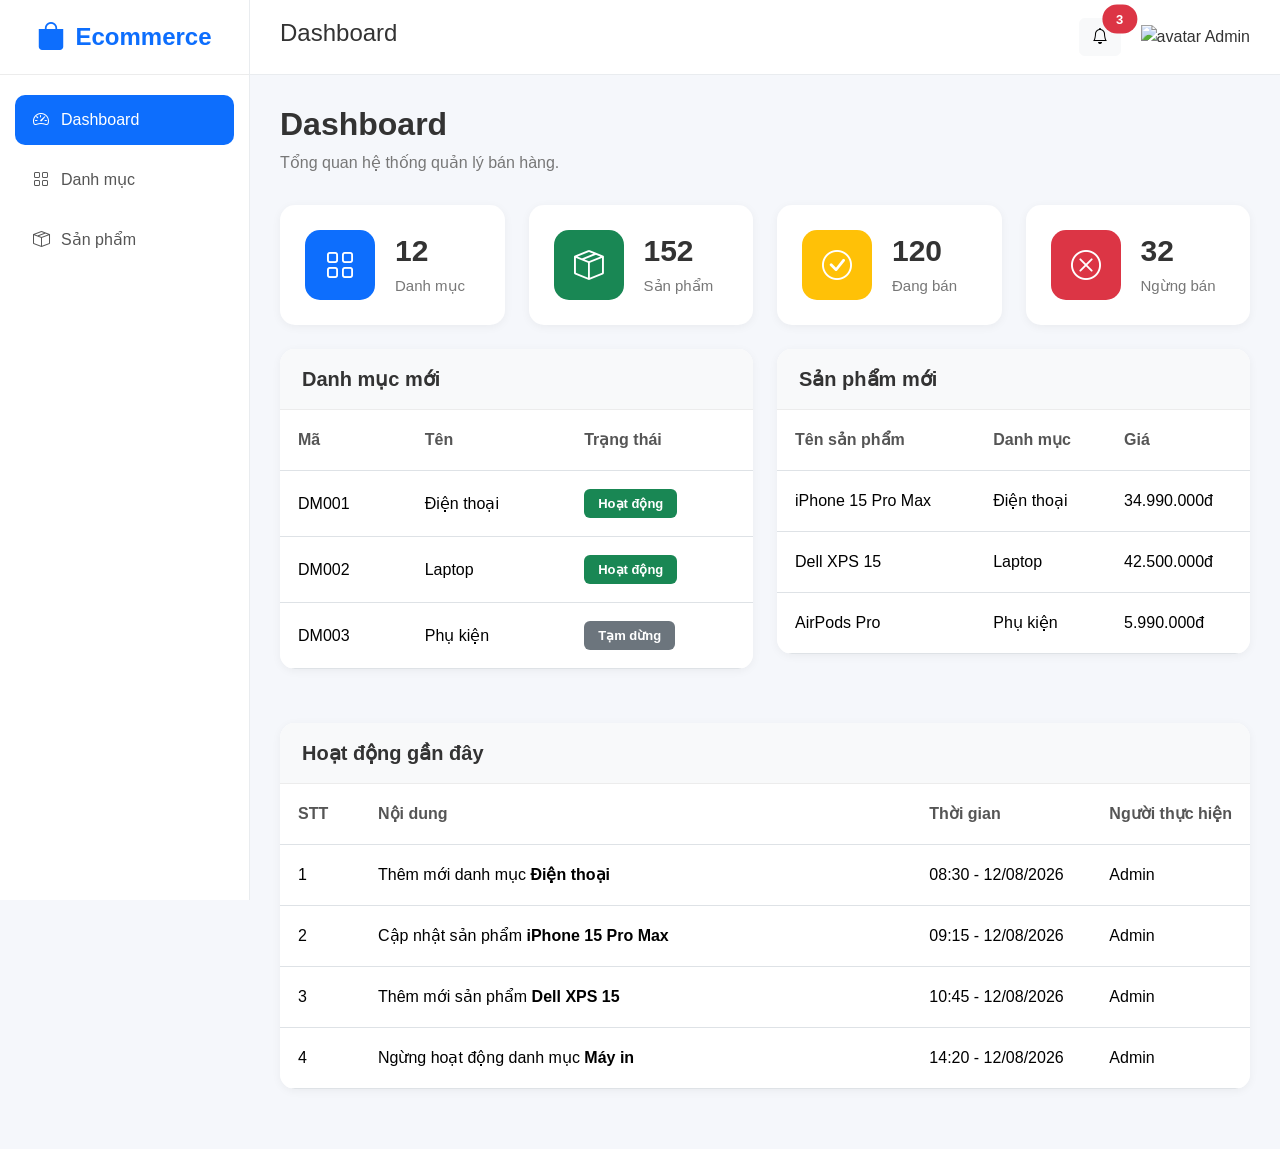
==== PROJECT/dashboard.html @ 9e2a601a "Add files via upload" ====
<!DOCTYPE html>
<html lang="vi">

<head>

    <meta charset="UTF-8">

    <meta name="viewport" content="width=device-width, initial-scale=1.0">

    <title>Dashboard</title>

    <link href="https://cdn.jsdelivr.net/npm/bootstrap@5.3.3/dist/css/bootstrap.min.css" rel="stylesheet">


    <link rel="stylesheet" href="https://cdn.jsdelivr.net/npm/bootstrap-icons@1.11.3/font/bootstrap-icons.min.css">


    <link rel="stylesheet" href="css/layout.css">

    <link rel="stylesheet" href="./CSS/dashboard.css">

</head>

<body>

    <div class="wrapper">

        <aside class="sidebar">

            <div class="logo">

                <i class="bi bi-bag-fill"></i>

                <span>Ecommerce</span>

            </div>

            <ul class="menu">

                <li>

                    <a href="dashboard.html" class="active">

                        <i class="bi bi-speedometer2"></i>

                        <span>Dashboard</span>

                    </a>

                </li>

                <li>

                    <a href="category.html">

                        <i class="bi bi-grid"></i>

                        <span>Danh mục</span>

                    </a>

                </li>

                <li>

                    <a href="product.html">

                        <i class="bi bi-box-seam"></i>

                        <span>Sản phẩm</span>

                    </a>

                </li>

            </ul>

        </aside>

        <div class="content">

            <header class="header">

                <div class="header-title">

                    <h4>

                        Dashboard

                    </h4>

                </div>

                <div class="header-right">

                    <button class="btn btn-light position-relative">

                        <i class="bi bi-bell"></i>

                        <span class="position-absolute top-0 start-100 translate-middle badge rounded-pill bg-danger">

                            3

                        </span>

                    </button>

                    <div class="user-info">

                        <img src="assets/avatar.png" alt="avatar">

                        <span>

                            Admin

                        </span>

                    </div>

                </div>

            </header>

            <main class="main">

                <div class="page-header">

                    <div>

                        <h2>

                            Dashboard

                        </h2>

                        <p>

                            Tổng quan hệ thống quản lý bán hàng.

                        </p>

                    </div>

                </div>

                <div class="row">

                    <div class="col-lg-3 col-md-6 mb-4">

                        <div class="stat-card">

                            <div class="stat-icon bg-primary">

                                <i class="bi bi-grid"></i>

                            </div>

                            <div class="stat-content">

                                <h3 id="totalCategory">

                                    12

                                </h3>

                                <p>

                                    Danh mục

                                </p>

                            </div>

                        </div>

                    </div>

                    <div class="col-lg-3 col-md-6 mb-4">

                        <div class="stat-card">

                            <div class="stat-icon bg-success">

                                <i class="bi bi-box-seam"></i>

                            </div>

                            <div class="stat-content">

                                <h3 id="totalProduct">

                                    152

                                </h3>

                                <p>

                                    Sản phẩm

                                </p>

                            </div>

                        </div>

                    </div>

                    <div class="col-lg-3 col-md-6 mb-4">

                        <div class="stat-card">

                            <div class="stat-icon bg-warning">

                                <i class="bi bi-check-circle"></i>

                            </div>

                            <div class="stat-content">

                                <h3 id="activeProduct">

                                    120

                                </h3>

                                <p>

                                    Đang bán

                                </p>

                            </div>

                        </div>

                    </div>

                    <div class="col-lg-3 col-md-6 mb-4">

                        <div class="stat-card">

                            <div class="stat-icon bg-danger">

                                <i class="bi bi-x-circle"></i>

                            </div>

                            <div class="stat-content">

                                <h3 id="inactiveProduct">

                                    32

                                </h3>

                                <p>

                                    Ngừng bán

                                </p>

                            </div>

                        </div>

                    </div>

                </div>
                <div class="row">

                    <div class="col-lg-6 mb-4">

                        <div class="table-box">

                            <div class="card-header">

                                <h5>

                                    Danh mục mới

                                </h5>

                            </div>

                            <table class="table align-middle mb-0">

                                <thead>

                                    <tr>

                                        <th>Mã</th>

                                        <th>Tên</th>

                                        <th>Trạng thái</th>

                                    </tr>

                                </thead>

                                <tbody>

                                    <tr>

                                        <td>DM001</td>

                                        <td>Điện thoại</td>

                                        <td>

                                            <span class="badge bg-success">

                                                Hoạt động

                                            </span>

                                        </td>

                                    </tr>

                                    <tr>

                                        <td>DM002</td>

                                        <td>Laptop</td>

                                        <td>

                                            <span class="badge bg-success">

                                                Hoạt động

                                            </span>

                                        </td>

                                    </tr>

                                    <tr>

                                        <td>DM003</td>

                                        <td>Phụ kiện</td>

                                        <td>

                                            <span class="badge bg-secondary">

                                                Tạm dừng

                                            </span>

                                        </td>

                                    </tr>

                                </tbody>

                            </table>

                        </div>

                    </div>

                    <div class="col-lg-6 mb-4">

                        <div class="table-box">

                            <div class="card-header">

                                <h5>

                                    Sản phẩm mới

                                </h5>

                            </div>

                            <table class="table align-middle mb-0">

                                <thead>

                                    <tr>

                                        <th>Tên sản phẩm</th>

                                        <th>Danh mục</th>

                                        <th>Giá</th>

                                    </tr>

                                </thead>

                                <tbody>

                                    <tr>

                                        <td>iPhone 15 Pro Max</td>

                                        <td>Điện thoại</td>

                                        <td>34.990.000đ</td>

                                    </tr>

                                    <tr>

                                        <td>Dell XPS 15</td>

                                        <td>Laptop</td>

                                        <td>42.500.000đ</td>

                                    </tr>

                                    <tr>

                                        <td>AirPods Pro</td>

                                        <td>Phụ kiện</td>

                                        <td>5.990.000đ</td>

                                    </tr>

                                </tbody>

                            </table>

                        </div>

                    </div>

                </div>
                <div class="table-box">

                    <div class="card-header">

                        <h5>

                            Hoạt động gần đây

                        </h5>

                    </div>

                    <table class="table align-middle mb-0">

                        <thead>

                            <tr>

                                <th width="80">

                                    STT

                                </th>

                                <th>

                                    Nội dung

                                </th>

                                <th width="180">

                                    Thời gian

                                </th>

                                <th width="150">

                                    Người thực hiện

                                </th>

                            </tr>

                        </thead>

                        <tbody>

                            <tr>

                                <td>

                                    1

                                </td>

                                <td>

                                    Thêm mới danh mục <strong>Điện thoại</strong>

                                </td>

                                <td>

                                    08:30 - 12/08/2026

                                </td>

                                <td>

                                    Admin

                                </td>

                            </tr>

                            <tr>

                                <td>

                                    2

                                </td>

                                <td>

                                    Cập nhật sản phẩm <strong>iPhone 15 Pro Max</strong>

                                </td>

                                <td>

                                    09:15 - 12/08/2026

                                </td>

                                <td>

                                    Admin

                                </td>

                            </tr>

                            <tr>

                                <td>

                                    3

                                </td>

                                <td>

                                    Thêm mới sản phẩm <strong>Dell XPS 15</strong>

                                </td>

                                <td>

                                    10:45 - 12/08/2026

                                </td>

                                <td>

                                    Admin

                                </td>

                            </tr>

                            <tr>

                                <td>

                                    4

                                </td>

                                <td>

                                    Ngừng hoạt động danh mục <strong>Máy in</strong>

                                </td>

                                <td>

                                    14:20 - 12/08/2026

                                </td>

                                <td>

                                    Admin

                                </td>

                            </tr>

                        </tbody>

                    </table>

                </div>

            </main>

        </div>

    </div>
    <script src="https://cdn.jsdelivr.net/npm/bootstrap@5.3.3/dist/js/bootstrap.bundle.min.js"></script>

    <script src="./JS/dashboard.js"></script>

</body>

</html>
---- PROJECT/CSS/dashboard.css ----
*{

    margin:0;

    padding:0;

    box-sizing:border-box;

}

body{

    font-family:"Segoe UI",sans-serif;

    background:#f5f7fb;

    color:#333;

}

a{

    text-decoration:none;

}

ul{

    list-style:none;

}

/* ==========================================
   LAYOUT
========================================== */

.wrapper{

    display:flex;

    min-height:100vh;

}

.content{

    margin-left:250px;

    width:calc(100% - 250px);

    display:flex;

    flex-direction:column;

}

/* ==========================================
   SIDEBAR
========================================== */

.sidebar{

    width:250px;

    position:fixed;

    top:0;

    left:0;

    bottom:0;

    background:#fff;

    border-right:1px solid #e9ecef;

    z-index:1000;

}

.logo{

    height:75px;

    display:flex;

    align-items:center;

    justify-content:center;

    gap:10px;

    font-size:24px;

    font-weight:700;

    color:#0d6efd;

    border-bottom:1px solid #ececec;

}

.logo i{

    font-size:28px;

}

.menu{

    padding:20px 15px;

}

.menu li{

    margin-bottom:10px;

}

.menu a{

    display:flex;

    align-items:center;

    gap:12px;

    padding:13px 18px;

    border-radius:10px;

    color:#555;

    transition:.3s;

}

.menu a:hover{

    background:#eef4ff;

    color:#0d6efd;

}

.menu a.active{

    background:#0d6efd;

    color:#fff;

}

/* ==========================================
   HEADER
========================================== */

.header{

    height:75px;

    background:#fff;

    border-bottom:1px solid #e9ecef;

    display:flex;

    justify-content:space-between;

    align-items:center;

    padding:0 30px;

}

.header-right{

    display:flex;

    align-items:center;

    gap:20px;

}

.avatar{

    width:42px;

    height:42px;

    border-radius:50%;

    object-fit:cover;

}

/* ==========================================
   MAIN
========================================== */

.main{

    flex:1;

    padding:30px;

}

.page-header{

    margin-bottom:30px;

}

.page-header h2{

    font-size:32px;

    font-weight:700;

}

.page-header p{

    color:#777;

    margin-top:6px;

}
.stat-card{

    background:#fff;

    border-radius:15px;

    padding:25px;

    display:flex;

    align-items:center;

    gap:20px;

    box-shadow:0 2px 10px rgba(0,0,0,.05);

    transition:.3s;

}

.stat-card:hover{

    transform:translateY(-5px);

    box-shadow:0 8px 20px rgba(0,0,0,.1);

}

.stat-icon{

    width:70px;

    height:70px;

    border-radius:15px;

    display:flex;

    justify-content:center;

    align-items:center;

    color:#fff;

    font-size:30px;

}

.stat-content{

    flex:1;

}

.stat-content h3{

    font-size:30px;

    font-weight:700;

    margin-bottom:6px;

}

.stat-content p{

    margin:0;

    color:#777;

    font-size:15px;

}

/* ==========================================
   TABLE BOX
========================================== */

.table-box{

    background:#fff;

    border-radius:15px;

    overflow:hidden;

    box-shadow:0 2px 10px rgba(0,0,0,.05);

    margin-bottom:30px;

}

.card-header{

    background:#f8f9fa;

    padding:18px 22px;

    border-bottom:1px solid #ececec;

}

.card-header h5{

    margin:0;

    font-size:20px;

    font-weight:700;

}

.table{

    margin:0;

}

.table th{

    padding:18px;

    font-weight:700;

    color:#555;

    white-space:nowrap;

}

.table td{

    padding:18px;

    vertical-align:middle;

}

.table tbody tr{

    transition:.3s;

}

.table tbody tr:hover{

    background:#f5f9ff;

}

/* ==========================================
   BADGE
========================================== */

.badge{

    font-size:13px;

    padding:8px 14px;

}

/* ==========================================
   COLOR
========================================== */

.bg-primary{

    background:#0d6efd!important;

}

.bg-success{

    background:#198754!important;

}

.bg-warning{

    background:#ffc107!important;

    color:#fff;

}

.bg-danger{

    background:#dc3545!important;

}

.btn{

    transition:.3s;

}

.btn:hover{

    transform:translateY(-2px);

}

/* ==========================================
   RESPONSIVE
========================================== */

@media (max-width:992px){

    .sidebar{

        width:80px;

    }

    .logo span{

        display:none;

    }

    .menu span{

        display:none;

    }

    .content{

        margin-left:80px;

        width:calc(100% - 80px);

    }

}

@media (max-width:768px){

    .header{

        padding:0 15px;

    }

    .page-header{

        text-align:center;

    }

    .stat-card{

        flex-direction:column;

        text-align:center;

    }

    .table-box{

        overflow-x:auto;

    }

    .table{

        min-width:700px;

    }

}

@media (max-width:576px){

    .main{

        padding:15px;

    }

    .page-header h2{

        font-size:26px;

    }

}

/* ==========================================
   SCROLLBAR
========================================== */

::-webkit-scrollbar{

    width:8px;

    height:8px;

}

::-webkit-scrollbar-thumb{

    background:#c8c8c8;

    border-radius:10px;

}

::-webkit-scrollbar-thumb:hover{

    background:#999;

}
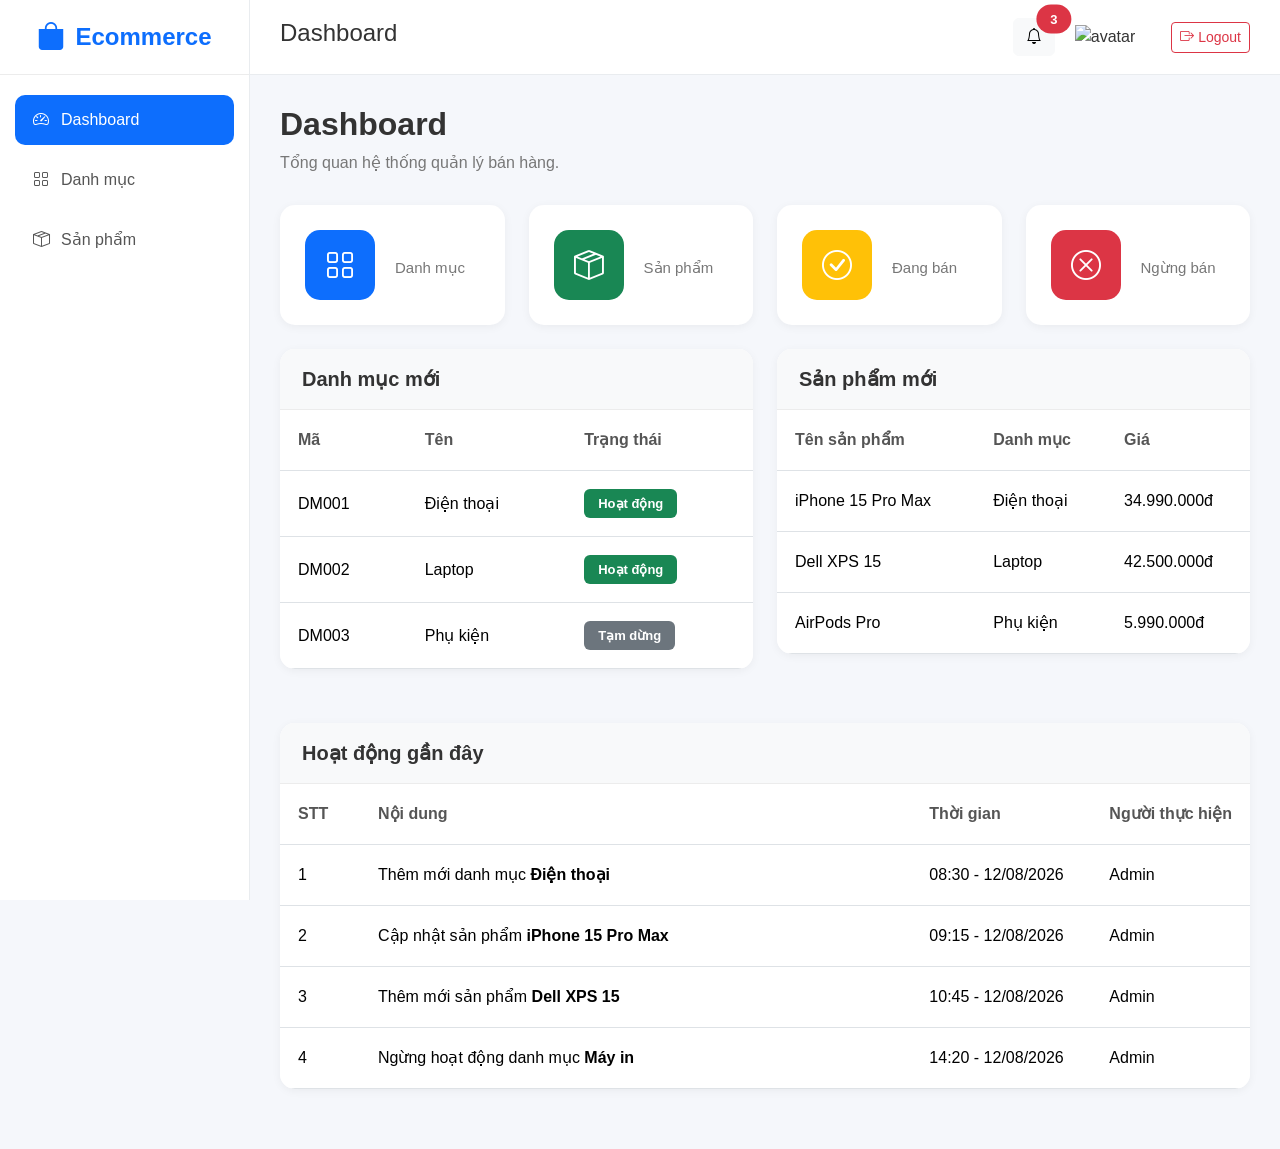
==== commit 8828ec03: "Add files via upload" ====
--- a/PROJECT/dashboard.html
+++ b/PROJECT/dashboard.html
@@ -109,13 +109,16 @@
 
                         <img src="assets/avatar.png" alt="avatar">
 
-                        <span>
-
-                            Admin
-
-                        </span>
-
-                    </div>
+                        <span id="userName"></span>
+
+                    </div>
+
+                    <button id="btnLogout" class="btn btn-outline-danger btn-sm ms-3">
+
+                        <i class="bi bi-box-arrow-right"></i>
+                        Logout
+
+                    </button>
 
                 </div>
 
@@ -157,11 +160,7 @@
 
                             <div class="stat-content">
 
-                                <h3 id="totalCategory">
-
-                                    12
-
-                                </h3>
+                                <h3 id="totalCategory"></h3>
 
                                 <p>
 
@@ -187,11 +186,7 @@
 
                             <div class="stat-content">
 
-                                <h3 id="totalProduct">
-
-                                    152
-
-                                </h3>
+                                <h3 id="totalProduct"></h3>
 
                                 <p>
 
@@ -217,11 +212,7 @@
 
                             <div class="stat-content">
 
-                                <h3 id="activeProduct">
-
-                                    120
-
-                                </h3>
+                                <h3 id="activeProduct"></h3>
 
                                 <p>
 
@@ -247,11 +238,7 @@
 
                             <div class="stat-content">
 
-                                <h3 id="inactiveProduct">
-
-                                    32
-
-                                </h3>
+                                <h3 id="inactiveProduct"></h3>
 
                                 <p>
 
@@ -298,7 +285,7 @@
 
                                 </thead>
 
-                                <tbody>
+                                <tbody id="categoryTable">
 
                                     <tr>
 
@@ -392,7 +379,7 @@
 
                                 </thead>
 
-                                <tbody>
+                                <tbody id="productTable">
 
                                     <tr>
 
@@ -479,7 +466,7 @@
 
                         </thead>
 
-                        <tbody>
+                        <tbody id="activityTable">
 
                             <tr>
 
